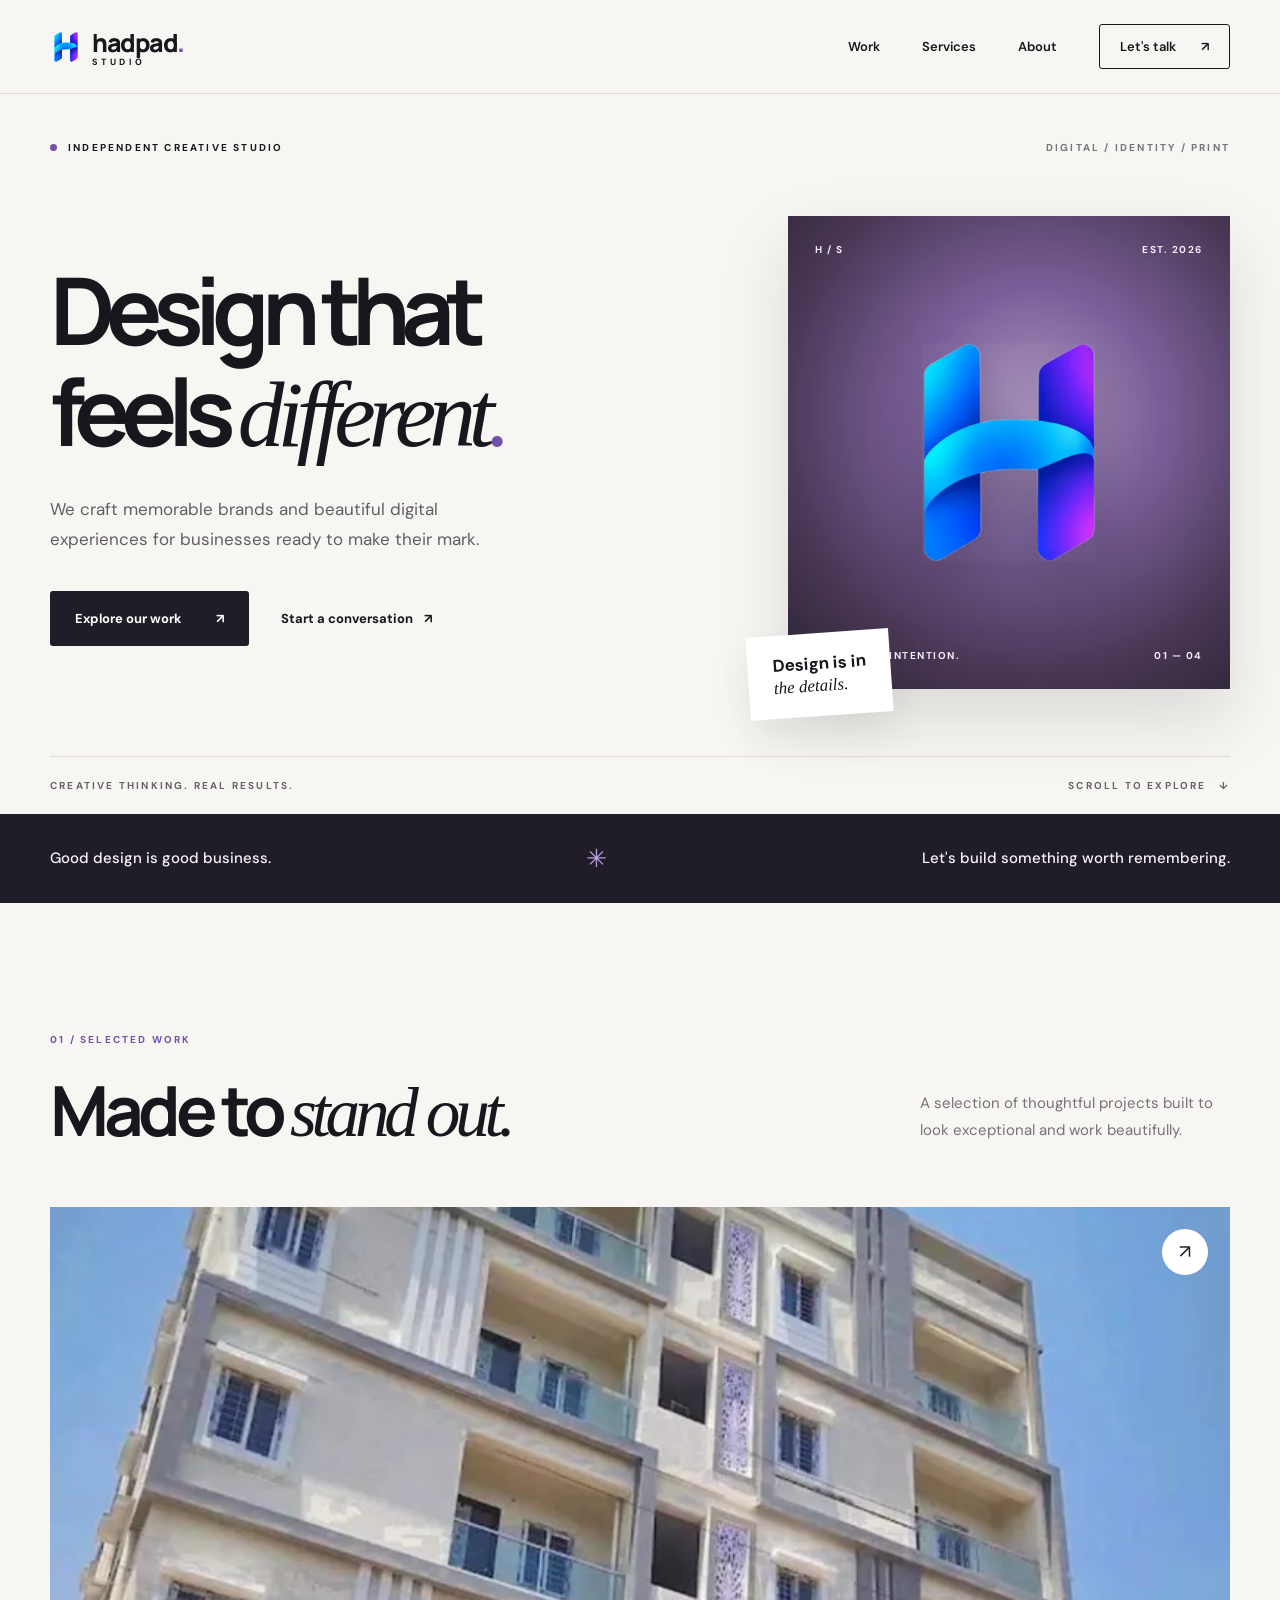
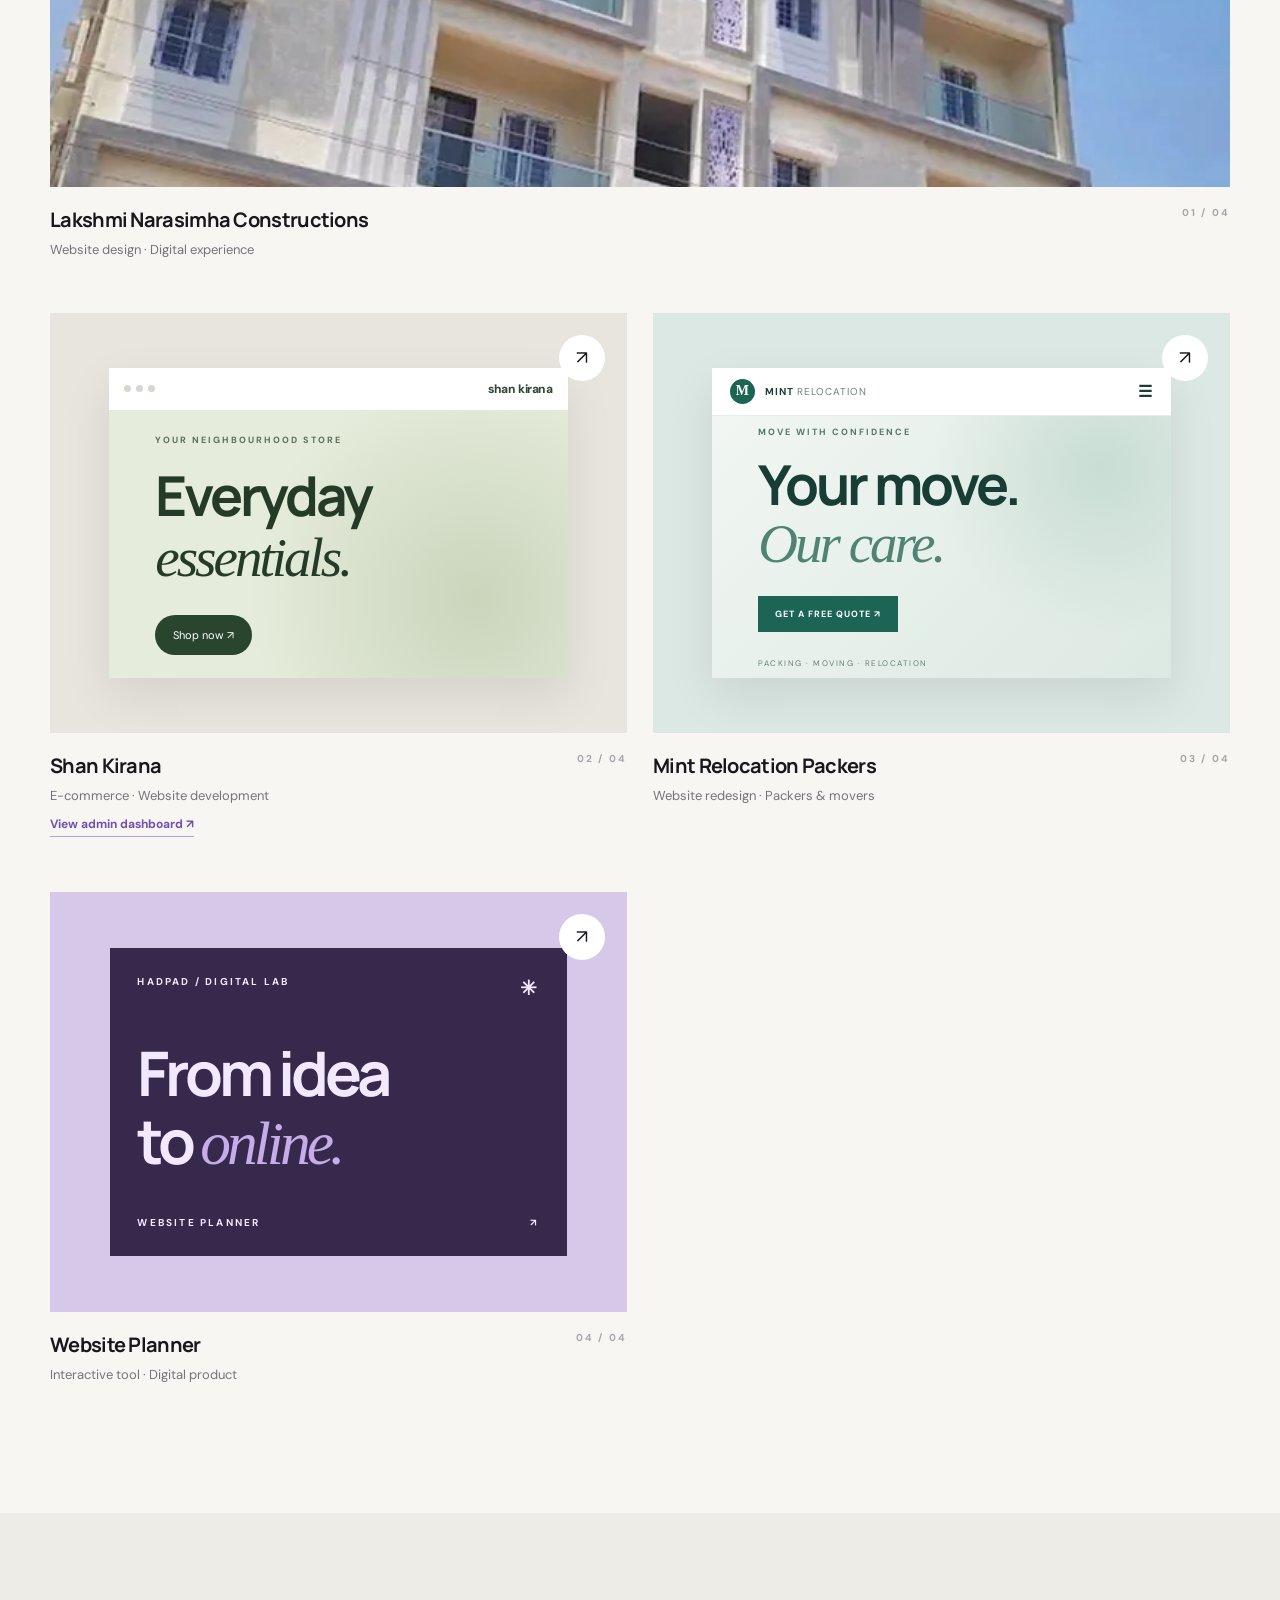
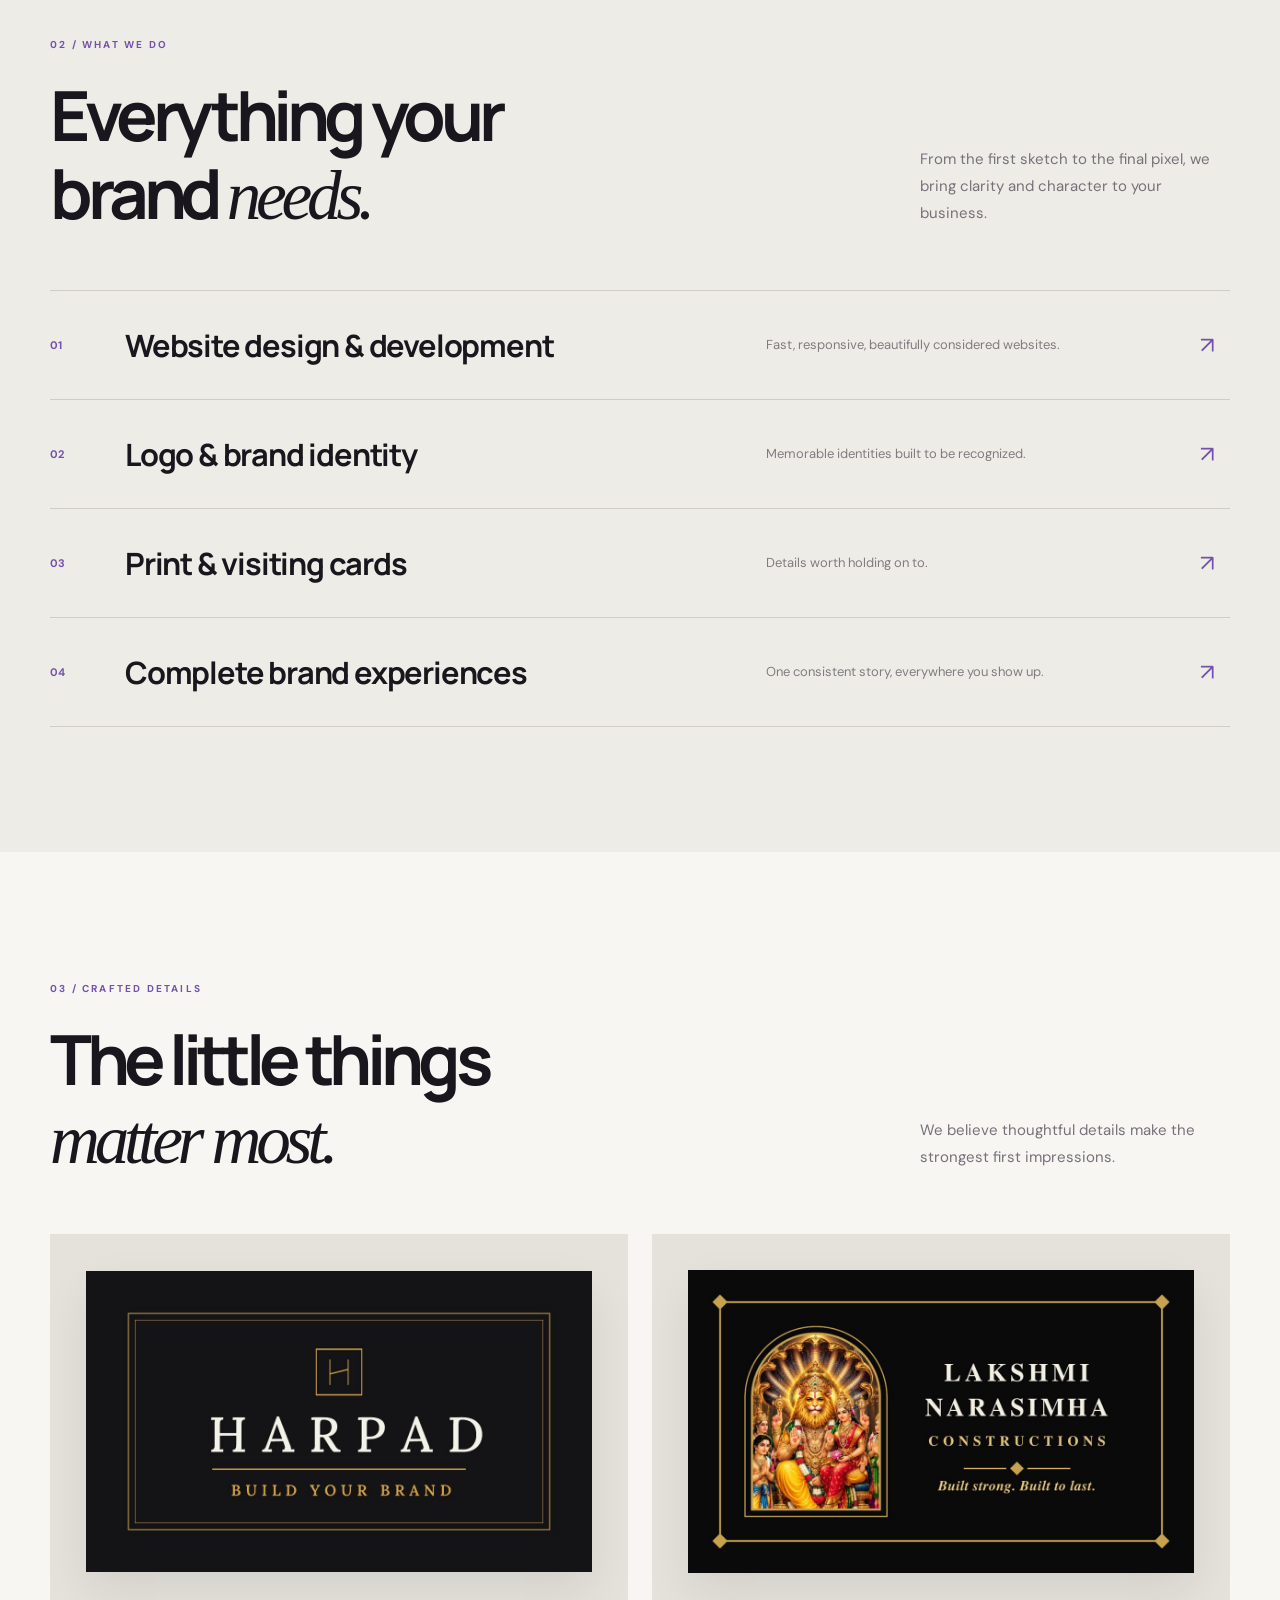
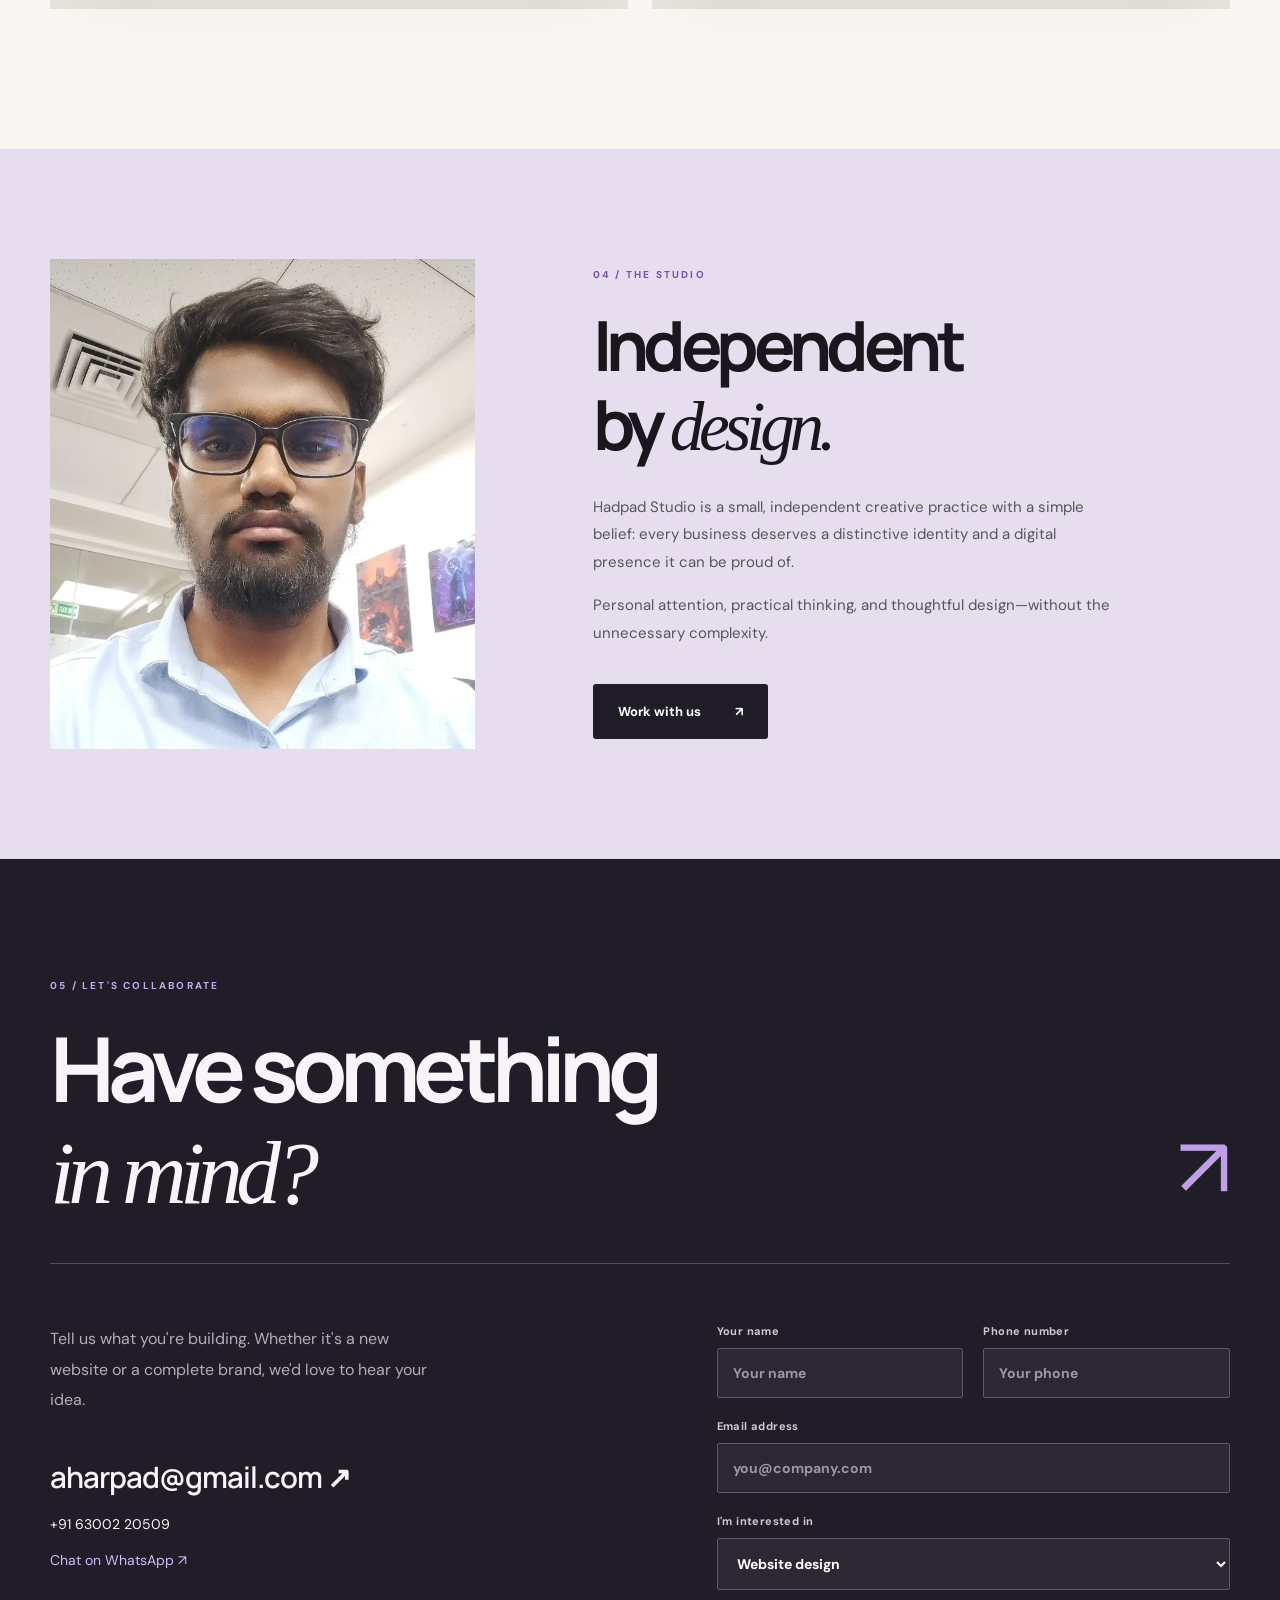
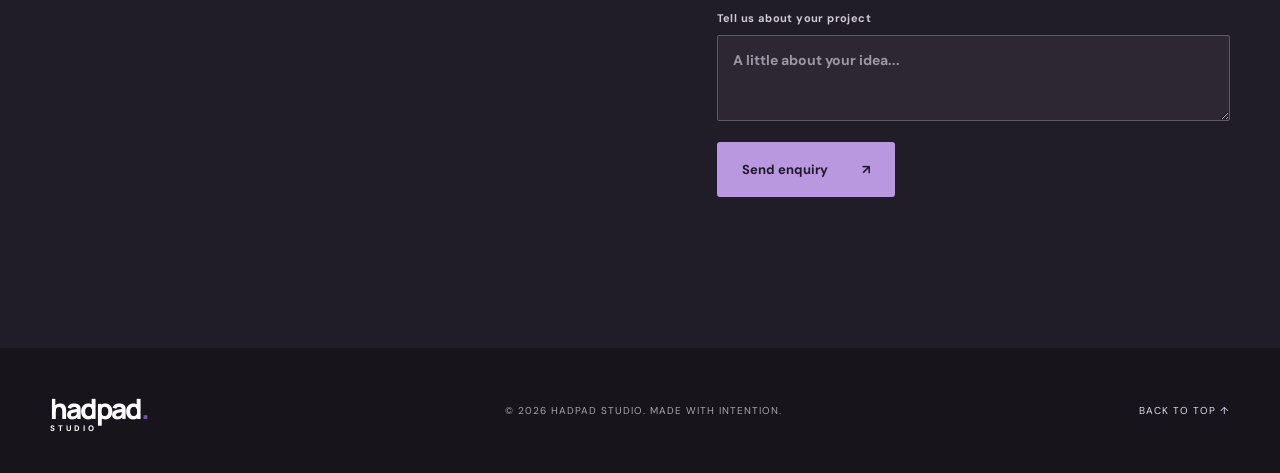
==== hadpad-studio-website/index.html @ 5e7c7393 "update" ====
<!doctype html>
<html lang="en"><head><meta charset="utf-8"><meta name="viewport" content="width=device-width,initial-scale=1"><meta name="theme-color" content="#f7f6f2"><meta name="description" content="Hadpad Studio is an independent design studio creating distinctive websites, identities, and brand experiences."><title>Hadpad Studio — Thoughtful design, made to matter.</title><link rel="icon" href="images/favicon-32x32.png"><link rel="preconnect" href="https://fonts.googleapis.com"><link rel="preconnect" href="https://fonts.gstatic.com" crossorigin><link href="https://fonts.googleapis.com/css2?family=DM+Sans:wght@400;500;600;700&family=Manrope:wght@400;500;600;700;800&display=swap" rel="stylesheet"><link rel="stylesheet" href="style.css"></head>
<body><header class="header" id="top"><div class="container header-inner"><a class="wordmark" href="#top"><img src="images/logo-nav.webp" alt=""/><span>hadpad<span class="purple">.</span><small>STUDIO</small></span></a><nav id="nav" aria-label="Main navigation"><a href="#work">Work</a><a href="#services">Services</a><a href="#about">About</a><a class="nav-contact" href="#contact">Let's talk <span>↗</span></a></nav><button id="menu" class="menu" aria-label="Open navigation" aria-expanded="false">☰</button></div></header>
<main><section class="hero container"><div class="hero-kicker"><span class="status-dot"></span> INDEPENDENT CREATIVE STUDIO <span class="hero-kicker-end">DIGITAL / IDENTITY / PRINT</span></div><div class="hero-body"><div class="hero-copy"><h1>Design that<br>feels <span class="serif">different<span class="purple">.</span></span></h1><p>We craft memorable brands and beautiful digital experiences for businesses ready to make their mark.</p><div class="hero-buttons"><a class="btn btn-dark" href="#work">Explore our work <span>↗</span></a><a class="quiet-link" href="#contact">Start a conversation <span>↗</span></a></div></div><div class="hero-visual"><div class="visual-plate"><div class="visual-top"><span>H / S</span><span>EST. 2026</span></div><div class="visual-center"><img src="images/logo-hero.webp" alt="Hadpad Studio visual identity" onerror="this.src='images/logo.png'"></div><div class="visual-bottom"><span>MADE WITH INTENTION.</span><span>01 — 04</span></div></div><div class="floating-label">Design is in<br><em>the details.</em></div></div></div><div class="hero-footer"><span>CREATIVE THINKING. REAL RESULTS.</span><a href="#work">SCROLL TO EXPLORE <span>↓</span></a></div></section>
<section class="intro-strip"><div class="container strip-inner"><span>Good design is good business.</span><span class="star">✳</span><span>Let's build something worth remembering.</span></div></section>
<section class="section work container" id="work"><div class="section-header"><div><div class="eyebrow">01 / SELECTED WORK</div><h2>Made to <span class="serif">stand out.</span></h2></div><p>A selection of thoughtful projects built to look exceptional and work beautifully.</p></div><div class="projects"><article class="project project-wide"><a class="project-art art-lnc" href="https://lakshmi-narasimha-constructions.aharpad.workers.dev/" target="_blank" rel="noopener noreferrer"><img src="images/project-lnc.webp" alt="Lakshmi Narasimha Constructions website"><span class="circle-arrow">↗</span></a><div class="project-caption"><div><h3>Lakshmi Narasimha Constructions</h3><p>Website design · Digital experience</p></div><span class="project-index">01 / 04</span></div></article><article class="project"><a class="project-art art-kirana" href="https://9713177f.shan-kirana.pages.dev" target="_blank" rel="noopener noreferrer"><div class="kirana-preview"><div class="preview-top"><i></i><i></i><i></i><span>shan kirana</span></div><div class="kirana-body"><span class="kirana-small">YOUR NEIGHBOURHOOD STORE</span><strong>Everyday<br><em>essentials.</em></strong><span class="kirana-pill">Shop now ↗</span></div></div><span class="circle-arrow">↗</span></a><div class="project-caption"><div><h3>Shan Kirana</h3><p>E-commerce · Website development</p><a class="admin-link" href="https://9713177f.shan-kirana.pages.dev/admin" target="_blank" rel="noopener noreferrer">View admin dashboard ↗</a></div><span class="project-index">02 / 04</span></div></article><article class="project"><a class="project-art art-mint" href="https://mint-relocation-packers.aharpad.workers.dev" target="_blank" rel="noopener noreferrer"><div class="mint-preview"><div class="mint-top"><span class="mint-mark">M</span><span>MINT <b>RELOCATION</b></span><span class="mint-menu">☰</span></div><div class="mint-body"><span class="mint-kicker">MOVE WITH CONFIDENCE</span><strong>Your move.<br><em>Our care.</em></strong><span class="mint-cta">GET A FREE QUOTE ↗</span><div class="mint-foot">PACKING · MOVING · RELOCATION</div></div></div><span class="circle-arrow">↗</span></a><div class="project-caption"><div><h3>Mint Relocation Packers</h3><p>Website redesign · Packers &amp; movers</p></div><span class="project-index">03 / 04</span></div></article><article class="project"><a class="project-art art-planner" href="https://web-builder.aharpad.workers.dev/" target="_blank" rel="noopener noreferrer"><div class="planner-preview"><div class="planner-top">HADPAD / DIGITAL LAB <span>✳</span></div><strong>From idea<br>to <em>online.</em></strong><div class="planner-bottom"><span>WEBSITE PLANNER</span><span>↗</span></div></div><span class="circle-arrow">↗</span></a><div class="project-caption"><div><h3>Website Planner</h3><p>Interactive tool · Digital product</p></div><span class="project-index">04 / 04</span></div></article></div></section>
<section class="services" id="services"><div class="container"><div class="section-header"><div><div class="eyebrow">02 / WHAT WE DO</div><h2>Everything your<br>brand <span class="serif">needs.</span></h2></div><p>From the first sketch to the final pixel, we bring clarity and character to your business.</p></div><div class="service-list"><div class="service"><span>01</span><h3>Website design & development</h3><p>Fast, responsive, beautifully considered websites.</p><span class="service-arrow">↗</span></div><div class="service"><span>02</span><h3>Logo & brand identity</h3><p>Memorable identities built to be recognized.</p><span class="service-arrow">↗</span></div><div class="service"><span>03</span><h3>Print & visiting cards</h3><p>Details worth holding on to.</p><span class="service-arrow">↗</span></div><div class="service"><span>04</span><h3>Complete brand experiences</h3><p>One consistent story, everywhere you show up.</p><span class="service-arrow">↗</span></div></div></div></section>
<section class="section details container"><div class="section-header"><div><div class="eyebrow">03 / CRAFTED DETAILS</div><h2>The little things<br><span class="serif">matter most.</span></h2></div><p>We believe thoughtful details make the strongest first impressions.</p></div><div class="detail-grid"><div class="detail-card"><img src="images/card-harpad-front.jpg" alt="Hadpad Studio visiting card front" loading="lazy"></div><div class="detail-card"><img src="images/card-lnc-front.jpg" alt="Lakshmi Narasimha Constructions visiting card" loading="lazy"></div></div></section>
<section class="about" id="about"><div class="container about-grid"><div class="about-photo"><img src="images/founder.webp" alt="Hadpad Studio founder" loading="lazy"></div><div class="about-copy"><div class="eyebrow">04 / THE STUDIO</div><h2>Independent<br>by <span class="serif">design.</span></h2><p>Hadpad Studio is a small, independent creative practice with a simple belief: every business deserves a distinctive identity and a digital presence it can be proud of.</p><p>Personal attention, practical thinking, and thoughtful design—without the unnecessary complexity.</p><a class="btn btn-dark" href="#contact">Work with us <span>↗</span></a></div></div></section>
<section class="contact" id="contact"><div class="container"><div class="eyebrow">05 / LET'S COLLABORATE</div><div class="contact-heading"><h2>Have something<br><span class="serif">in mind?</span></h2><span class="contact-symbol">↗</span></div><div class="contact-layout"><div class="contact-left"><p>Tell us what you're building. Whether it's a new website or a complete brand, we'd love to hear your idea.</p><a class="email" href="mailto:aharpad@gmail.com">aharpad@gmail.com ↗</a><a href="tel:+916300220509">+91 63002 20509</a><a class="whatsapp" href="https://wa.me/916300220509?text=Hi%20Amar%2C%20I%20have%20a%20project%20in%20mind." target="_blank" rel="noopener noreferrer">Chat on WhatsApp ↗</a></div><form id="f" class="contact-form" novalidate><input name="_honey" class="hp" type="text" tabindex="-1" autocomplete="off" aria-hidden="true"><div class="form-row"><label>Your name<input name="name" required placeholder="Your name" autocomplete="name"></label><label>Phone number<input name="phone" type="tel" required placeholder="Your phone" autocomplete="tel"></label></div><label>Email address<input name="email" type="email" placeholder="you@company.com" autocomplete="email"></label><label>I'm interested in<select name="service"><option>Website design</option><option>Logo design</option><option>Visiting cards</option><option>Full brand package</option><option>Something else</option></select></label><label>Tell us about your project<textarea name="message" rows="3" placeholder="A little about your idea..."></textarea></label><button class="btn btn-purple" type="submit">Send enquiry <span>↗</span></button><p id="msg" role="status" aria-live="polite"></p></form></div></div></section></main>
<footer><div class="container footer-inner"><a class="footer-logo" href="#top">hadpad<span>.</span><small>STUDIO</small></a><span>© 2026 HADPAD STUDIO. MADE WITH INTENTION.</span><a href="#top">BACK TO TOP ↑</a></div></footer><script src="script.js"></script></body></html>
---- hadpad-studio-website/style.css ----
:root{--bg:#f7f6f2;--ink:#19171d;--muted:#77737b;--purple:#7351ac;--line:#dfdcd9;--dark:#211d28;--white:#fff}*{box-sizing:border-box}html{scroll-behavior:smooth}body{margin:0;background:var(--bg);color:var(--ink);font-family:'DM Sans',sans-serif;-webkit-font-smoothing:antialiased}a{color:inherit;text-decoration:none}button,input,textarea,select{font:inherit}button{cursor:pointer}img{max-width:100%;display:block}.container{width:min(1360px,calc(100% - 100px));margin:auto}.header{height:94px;border-bottom:1px solid var(--line);background:rgba(247,246,242,.96);position:sticky;top:0;z-index:20;backdrop-filter:blur(16px)}.header-inner{height:100%;display:flex;align-items:center;justify-content:space-between}.wordmark{display:flex;align-items:center;gap:10px;font-family:Manrope,sans-serif;font-weight:800;font-size:25px;letter-spacing:-1.5px}.wordmark img{width:32px;height:32px;object-fit:contain}.wordmark small,.footer-logo small{display:block;font:700 9px 'DM Sans',sans-serif;letter-spacing:3.4px;margin-top:-4px}.purple,.footer-logo>span{color:var(--purple)}nav{display:flex;align-items:center;gap:42px;font-size:13px;font-weight:600}nav>a:hover,.quiet-link:hover,.admin-link:hover{color:var(--purple)}.nav-contact{padding:13px 20px;border:1px solid var(--ink);border-radius:3px;display:flex;gap:25px}.nav-contact:hover{background:var(--ink);color:white}.menu{display:none;background:none;border:0;font-size:27px}.hero{padding-top:47px}.hero-kicker,.eyebrow,.hero-footer,.visual-top,.visual-bottom,.project-index,.planner-top,.planner-bottom{font-size:10px;letter-spacing:2.2px;font-weight:700}.hero-kicker{display:flex;align-items:center;gap:11px}.status-dot{width:7px;height:7px;border-radius:50%;background:var(--purple)}.hero-kicker-end{margin-left:auto;color:var(--muted)}.hero-body{display:grid;grid-template-columns:1.22fr .78fr;gap:4%;align-items:center;padding:62px 0 67px}.hero-copy h1{font-family:Manrope,sans-serif;font-size:clamp(64px,7.3vw,119px);letter-spacing:-.095em;line-height:1.08;margin:0 0 28px;font-weight:700}.serif{font-family:Georgia,'Times New Roman',serif;font-style:italic;font-weight:400;letter-spacing:-.075em}.hero-copy p{max-width:460px;font-size:17px;line-height:1.8;color:#625e65;margin:0 0 36px}.hero-buttons{display:flex;align-items:center;gap:32px;flex-wrap:wrap}.btn{display:inline-flex;justify-content:space-between;align-items:center;gap:34px;padding:19px 25px;font-size:13px;font-weight:700;border:0;border-radius:3px;transition:transform .2s,background .2s}.btn:hover{transform:translateY(-3px)}.btn-dark{background:var(--dark);color:white}.btn-dark:hover{background:#40304d}.quiet-link{font-size:13px;font-weight:700}.quiet-link span{margin-left:8px}.hero-visual{position:relative;max-width:510px;width:100%;justify-self:end}.visual-plate{aspect-ratio:1/1.07;background:radial-gradient(circle at 56% 42%,#b29ac7 0%,#795f98 34%,#493755 70%,#292331 100%);padding:27px;color:#f5eefb;display:flex;flex-direction:column;justify-content:space-between;box-shadow:0 30px 65px rgba(33,29,40,.13)}.visual-top,.visual-bottom{display:flex;justify-content:space-between;letter-spacing:1.5px}.visual-center{display:grid;place-items:center;flex:1}.visual-center img{max-height:235px;max-width:75%;object-fit:contain;filter:drop-shadow(0 22px 32px rgba(0,0,0,.22))}.floating-label{position:absolute;bottom:-27px;left:-40px;background:#fff;padding:19px 25px;box-shadow:0 18px 40px #24202816;font-size:17px;font-weight:700;line-height:1.3;transform:rotate(-4deg)}.floating-label em{font-family:Georgia,serif;font-weight:400}.hero-footer{border-top:1px solid var(--line);padding:22px 0;display:flex;justify-content:space-between;color:#66616a}.hero-footer a span{margin-left:8px}.intro-strip{background:var(--dark);color:#f8f4fa}.strip-inner{display:flex;align-items:center;justify-content:space-between;padding:28px 0;font-size:15px;font-weight:500}.star{font-size:25px;color:#bca1df}.section{padding:130px 0}.section-header{display:flex;justify-content:space-between;align-items:end;gap:50px;margin-bottom:55px}.eyebrow{color:var(--purple);margin-bottom:25px}.section-header h2,.about h2,.contact h2{font:700 clamp(46px,5.4vw,78px)/1.13 Manrope,sans-serif;letter-spacing:-.078em;margin:0}.section-header p{max-width:310px;color:#77717a;font-size:15px;line-height:1.8;margin:0 0 8px}.projects{display:grid;grid-template-columns:1fr 1fr;gap:55px 26px}.project-wide{grid-column:1/-1}.project-art{position:relative;overflow:hidden;display:block;height:420px}.project-wide .project-art{height:580px}.project-art>img{width:100%;height:100%;object-fit:cover;transition:transform .6s}.project-art:hover>img{transform:scale(1.035)}.art-lnc{background:#d4d0ca}.circle-arrow{position:absolute;right:22px;top:22px;width:46px;height:46px;background:#fff;display:grid;place-items:center;border-radius:50%;font-size:19px;transition:transform .2s}.project-art:hover .circle-arrow{transform:rotate(45deg)}.project-caption{display:flex;justify-content:space-between;gap:20px;padding-top:19px}.project-caption h3{font:700 20px Manrope,sans-serif;letter-spacing:-.7px;margin:0 0 8px}.project-caption p{margin:0;color:var(--muted);font-size:13px}.project-index{color:#aaa5ab;white-space:nowrap}.admin-link{display:inline-block;margin-top:12px;color:var(--purple);font-size:12px;font-weight:700;border-bottom:1px solid #b5a4cc;padding-bottom:4px}.art-kirana{background:#e8e5de;display:grid;place-items:center;padding:34px}.kirana-preview{width:90%;height:88%;background:#f9f8f3;box-shadow:0 18px 45px #00000016;overflow:hidden}.preview-top{height:43px;background:white;border-bottom:1px solid #e9e6e0;display:flex;align-items:center;gap:5px;padding:0 15px}.preview-top i{height:7px;width:7px;border-radius:50%;background:#d9d6cf}.preview-top span{margin-left:auto;font-size:12px;font-weight:800;letter-spacing:-.4px;color:#304734}.kirana-body{height:calc(100% - 43px);background:radial-gradient(circle at 80% 70%,#cad5bc,transparent 55%),#e5ecdb;display:flex;flex-direction:column;justify-content:center;padding:10%}.kirana-small{font-size:9px;letter-spacing:2px;font-weight:700;color:#5b7058}.kirana-body strong{font:700 clamp(34px,4.3vw,66px)/1.1 Manrope,sans-serif;letter-spacing:-3px;margin:19px 0 26px;color:#243b28}.kirana-body em{font-family:Georgia,serif;font-weight:400}.kirana-pill{align-self:start;background:#29452e;color:white;font-size:11px;padding:13px 18px;border-radius:30px}.art-planner{background:#d6c8e9;display:grid;place-items:center;padding:35px}.planner-preview{width:90%;height:88%;padding:27px;background:#36294b;color:#f3e9ff;display:flex;flex-direction:column;justify-content:space-between}.planner-top,.planner-bottom{display:flex;justify-content:space-between}.planner-top span{font-size:20px}.planner-preview strong{font:700 clamp(39px,4.8vw,76px)/1.1 Manrope,sans-serif;letter-spacing:-4px}.planner-preview em{font-family:Georgia,serif;font-weight:400;color:#c6ace9}.services{background:#eeece7;padding:125px 0}.service-list{border-top:1px solid #d0ccc8}.service{display:grid;grid-template-columns:55px 1.2fr .8fr 30px;align-items:center;gap:20px;border-bottom:1px solid #d0ccc8;padding:33px 0}.service>span:first-child{font-size:11px;color:var(--purple);font-weight:700}.service h3{font:700 clamp(21px,2.4vw,31px) Manrope,sans-serif;letter-spacing:-1.2px;margin:0}.service p{color:#817c81;font-size:13px;line-height:1.7;margin:0}.service-arrow{font-size:23px;color:var(--purple)}.details{padding-bottom:140px}.detail-grid{display:grid;grid-template-columns:1fr 1fr;gap:24px}.detail-card{background:#e5e2dc;min-height:310px;display:grid;place-items:center;padding:36px}.detail-card img{width:100%;max-height:330px;object-fit:contain;box-shadow:0 20px 45px #00000014}.about{background:#e6deee;padding:110px 0}.about-grid{display:grid;grid-template-columns:.8fr 1.2fr;gap:10%;align-items:center}.about-photo{background:#c8bad7;min-height:490px;overflow:hidden}.about-photo img{width:100%;height:490px;object-fit:cover}.about-copy h2{margin-bottom:28px}.about-copy p{color:#595260;font-size:15px;line-height:1.85;max-width:530px}.about-copy .btn{margin-top:22px}.contact{background:var(--dark);color:#f8f5fa;padding:120px 0 130px}.contact .eyebrow{color:#c6ace9}.contact-heading{display:flex;align-items:end;justify-content:space-between;border-bottom:1px solid #534d5a;padding-bottom:40px}.contact-heading h2{font-size:clamp(55px,7vw,100px)}.contact-symbol{font-size:85px;color:#bfa0e5}.contact-layout{display:grid;grid-template-columns:1fr 1fr;gap:13%;padding-top:60px}.contact-left{display:flex;flex-direction:column;align-items:start;gap:18px}.contact-left p{font-size:16px;color:#b4adb9;line-height:1.9;max-width:380px;margin:0 0 23px}.contact-left>a{font-size:14px}.contact-left .email{font:600 clamp(20px,2.3vw,31px) Manrope,sans-serif;letter-spacing:-1px}.whatsapp{color:#d5b9f7}.contact-form{display:flex;flex-direction:column;gap:21px}.form-row{display:grid;grid-template-columns:1fr 1fr;gap:20px}.contact-form label{display:flex;flex-direction:column;gap:10px;font-size:11px;font-weight:700;letter-spacing:.4px;color:#d0c9d3}.contact-form input,.contact-form select,.contact-form textarea{border:1px solid #605966;border-radius:2px;background:#2c2733;color:white;padding:15px;outline:0;width:100%;font-size:14px}.contact-form input:focus,.contact-form textarea:focus,.contact-form select:focus{border-color:#b89adf}.contact-form input::placeholder,.contact-form textarea::placeholder{color:#9e96a5}.btn-purple{background:#b998df;color:#201929;align-self:start}.btn-purple:hover{background:#cba9f2}.hp{position:absolute;left:-10000px;opacity:0}.contact-form #msg{font-size:13px;line-height:1.6;margin:0}.contact-form #msg.ok{color:#c3e3c6}.contact-form #msg.err{color:#ffd0cf}.contact-form #msg a{text-decoration:underline}footer{background:#17141c;color:#a9a3ae}.footer-inner{min-height:125px;display:flex;justify-content:space-between;align-items:center;gap:20px;font-size:10px;letter-spacing:1px}.footer-logo{font:800 28px Manrope,sans-serif;letter-spacing:-2px;color:#fff}.footer-logo small{font-size:8px;letter-spacing:3px}footer a:last-child{color:#e5d8f2}a:focus-visible,button:focus-visible{outline:3px solid #9e75ce;outline-offset:4px}@media(max-width:1000px){.container{width:min(100% - 54px,1360px)}.hero-body{grid-template-columns:1fr 0.85fr}.hero-copy h1{font-size:clamp(55px,7.5vw,83px)}.project-wide .project-art{height:460px}.project-art{height:340px}.service{grid-template-columns:40px 1fr 1fr 20px}.about-grid{gap:6%}}@media(max-width:700px){.container{width:calc(100% - 36px)}.header{height:72px}.menu{display:block}nav{display:none;position:absolute;top:72px;left:0;right:0;background:var(--bg);padding:20px;box-shadow:0 16px 25px #00000018;flex-direction:column;align-items:stretch;gap:20px}nav.open{display:flex}.hero{padding-top:27px}.hero-kicker{font-size:8px;letter-spacing:1.2px}.hero-kicker-end{display:none}.hero-body{display:flex;flex-direction:column;align-items:stretch;padding:43px 0 50px;gap:54px}.hero-copy h1{font-size:clamp(58px,11vw,88px)}.hero-copy p{font-size:15px}.hero-visual{max-width:100%}.visual-plate{aspect-ratio:1/.9}.visual-center img{max-height:200px}.floating-label{left:12px;bottom:-20px}.hero-footer{font-size:8px;letter-spacing:1px}.strip-inner{flex-wrap:wrap;justify-content:center;text-align:center;gap:12px;font-size:12px}.section{padding:85px 0}.section-header{display:block;margin-bottom:34px}.section-header h2,.about h2{font-size:clamp(43px,9vw,64px)}.section-header p{margin-top:18px}.projects{grid-template-columns:1fr;gap:35px}.project-wide{grid-column:auto}.project-wide .project-art,.project-art{height:330px}.project-caption h3{font-size:17px}.services{padding:80px 0}.service{grid-template-columns:25px 1fr 24px;gap:12px;padding:26px 0}.service p{grid-column:2;grid-row:2}.service-arrow{grid-column:3;grid-row:1}.detail-grid{grid-template-columns:1fr}.detail-card{min-height:240px}.about{padding:75px 0}.about-grid{grid-template-columns:1fr;gap:35px}.about-photo,.about-photo img{height:370px;min-height:0}.contact{padding:80px 0}.contact-heading h2{font-size:clamp(52px,10vw,76px)}.contact-symbol{font-size:55px}.contact-layout{grid-template-columns:1fr;gap:45px;padding-top:35px}.form-row{grid-template-columns:1fr}.footer-inner{flex-wrap:wrap;padding:30px 0;justify-content:space-between}.footer-inner>span{order:3;width:100%}}@media(prefers-reduced-motion:reduce){*,*:before,*:after{scroll-behavior:auto!important;transition:none!important}}

/* Mint Relocation Packers project preview */
.art-mint{background:#dce8e4;display:grid;place-items:center;padding:34px}
.mint-preview{width:90%;height:88%;background:#f8faf8;box-shadow:0 18px 45px #00000016;overflow:hidden;color:#173d35}
.mint-top{height:48px;display:flex;align-items:center;gap:10px;padding:0 18px;background:#fff;border-bottom:1px solid #e7eeea;font-size:10px;letter-spacing:1px;font-weight:700}
.mint-mark{width:25px;height:25px;display:grid;place-items:center;border-radius:50%;background:#1c6554;color:#fff;font:700 14px Georgia,serif}
.mint-top b{font-weight:400;color:#6c827b}
.mint-menu{margin-left:auto;font-size:16px}
.mint-body{height:calc(100% - 48px);padding:9% 10%;display:flex;flex-direction:column;justify-content:center;background:radial-gradient(circle at 85% 20%,#c8ddd4 0,transparent 38%),linear-gradient(135deg,#f1f6f2,#dce9e2)}
.mint-kicker{font-size:9px;letter-spacing:2px;font-weight:700;color:#52776b}
.mint-body strong{font:700 clamp(34px,4.3vw,65px)/1.04 Manrope,sans-serif;letter-spacing:-3px;margin:18px 0 23px;color:#173d35}
.mint-body strong em{font-family:Georgia,serif;font-weight:400;color:#4f8373}
.mint-cta{align-self:flex-start;padding:12px 17px;background:#1c6554;color:#fff;font-size:9px;letter-spacing:1px;font-weight:700}
.mint-foot{margin-top:26px;font-size:8px;letter-spacing:1.5px;color:#668078}
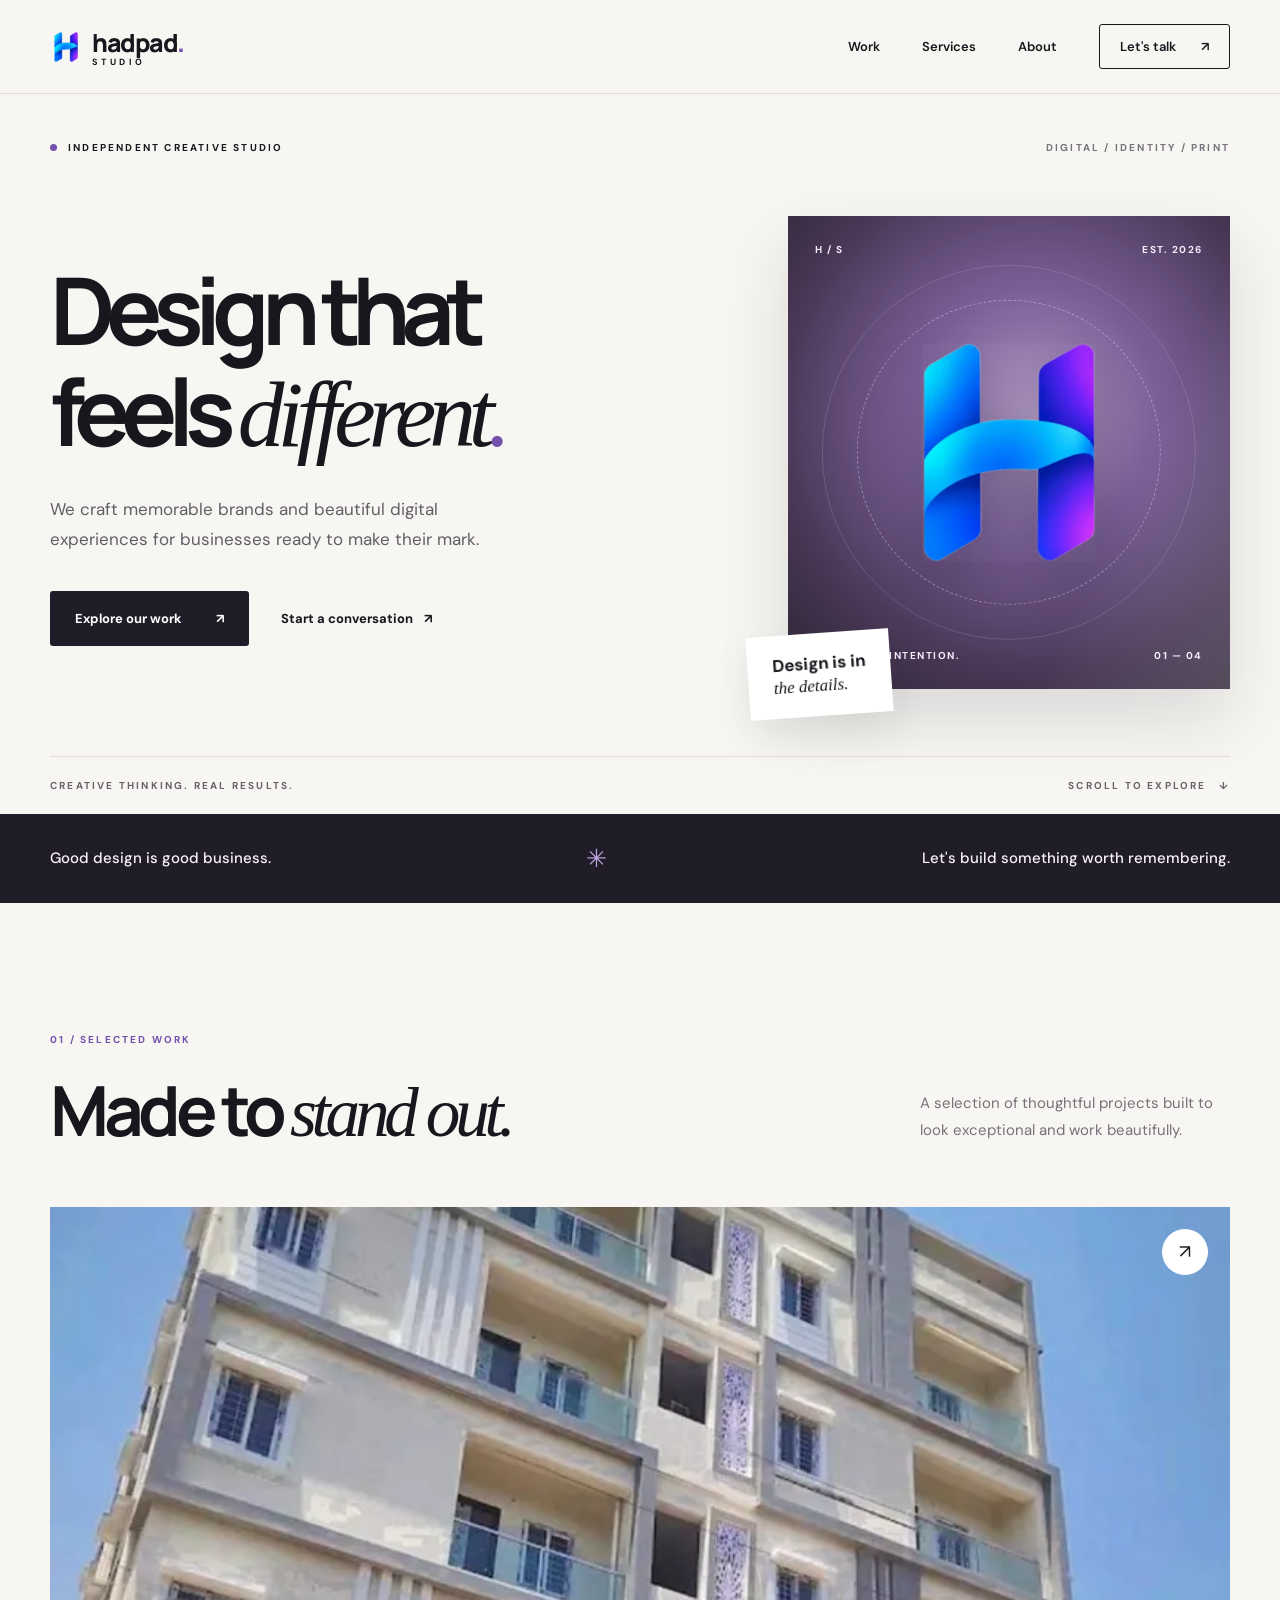
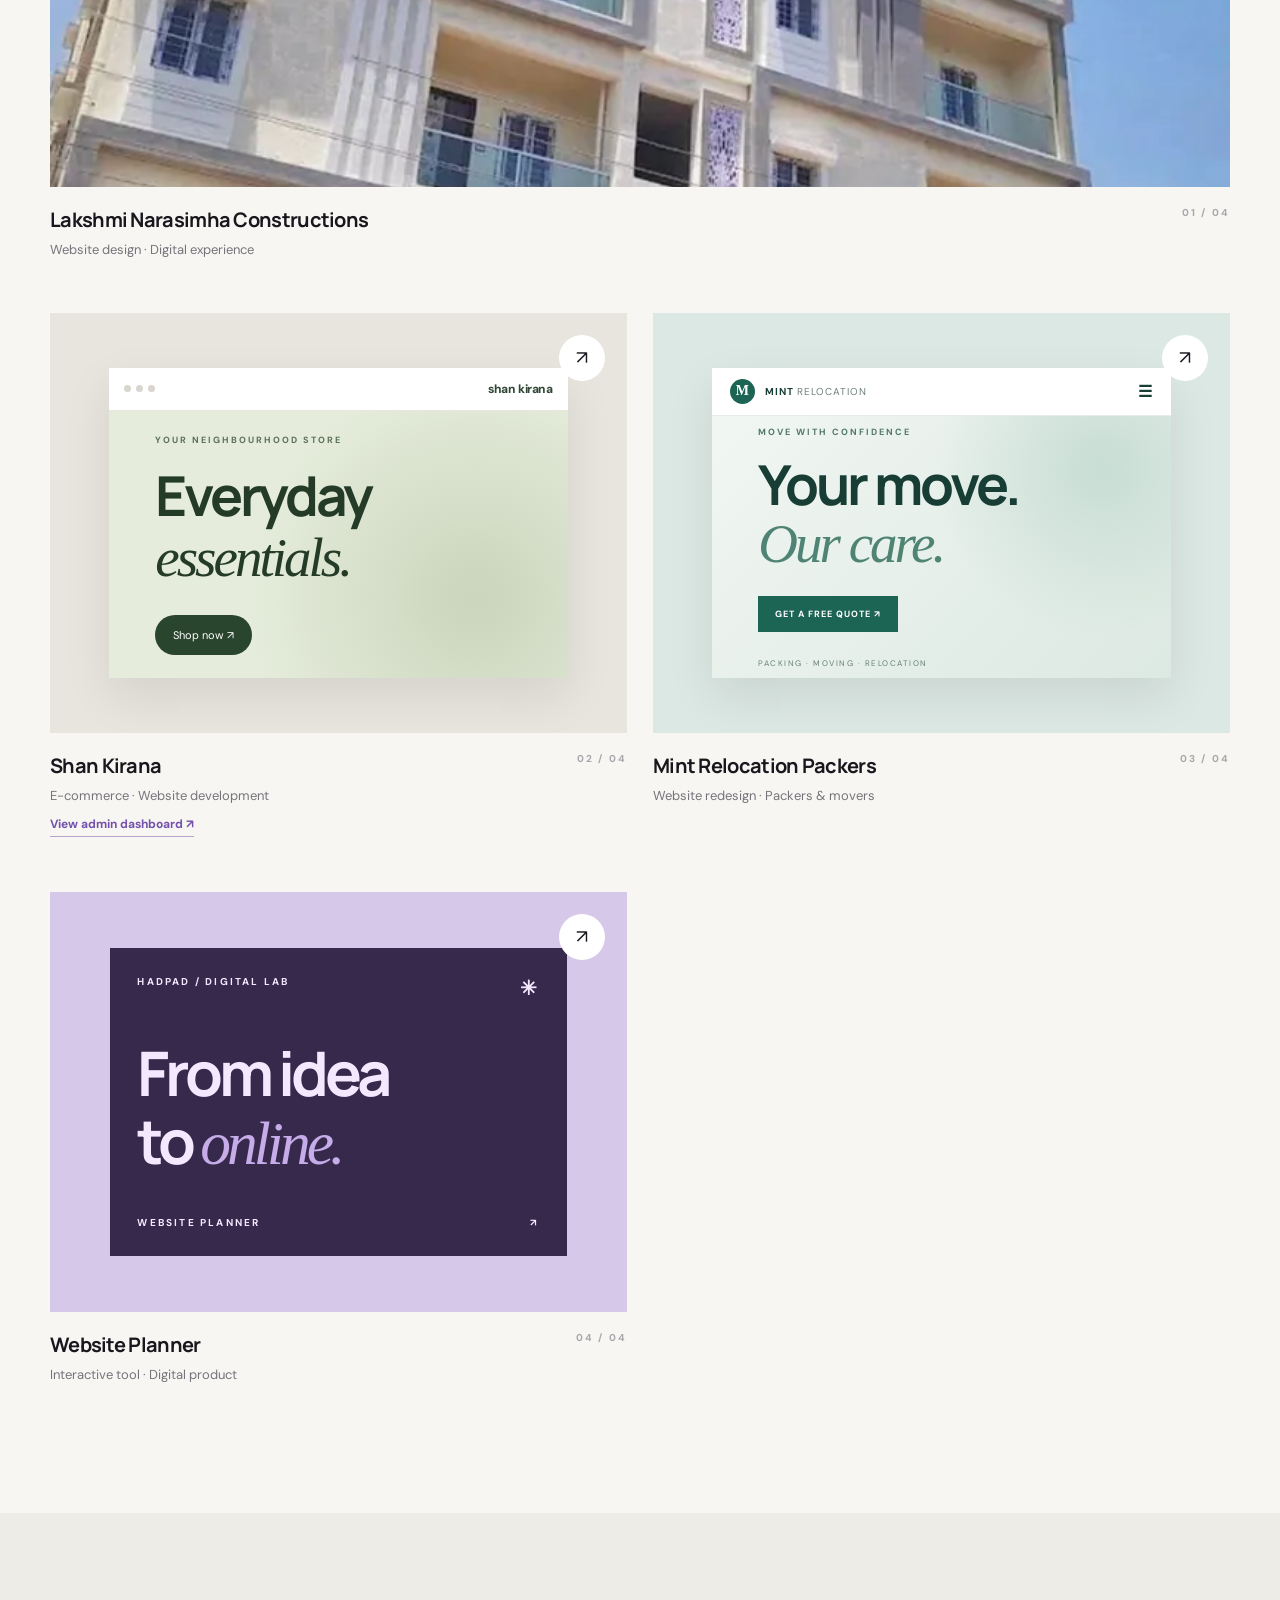
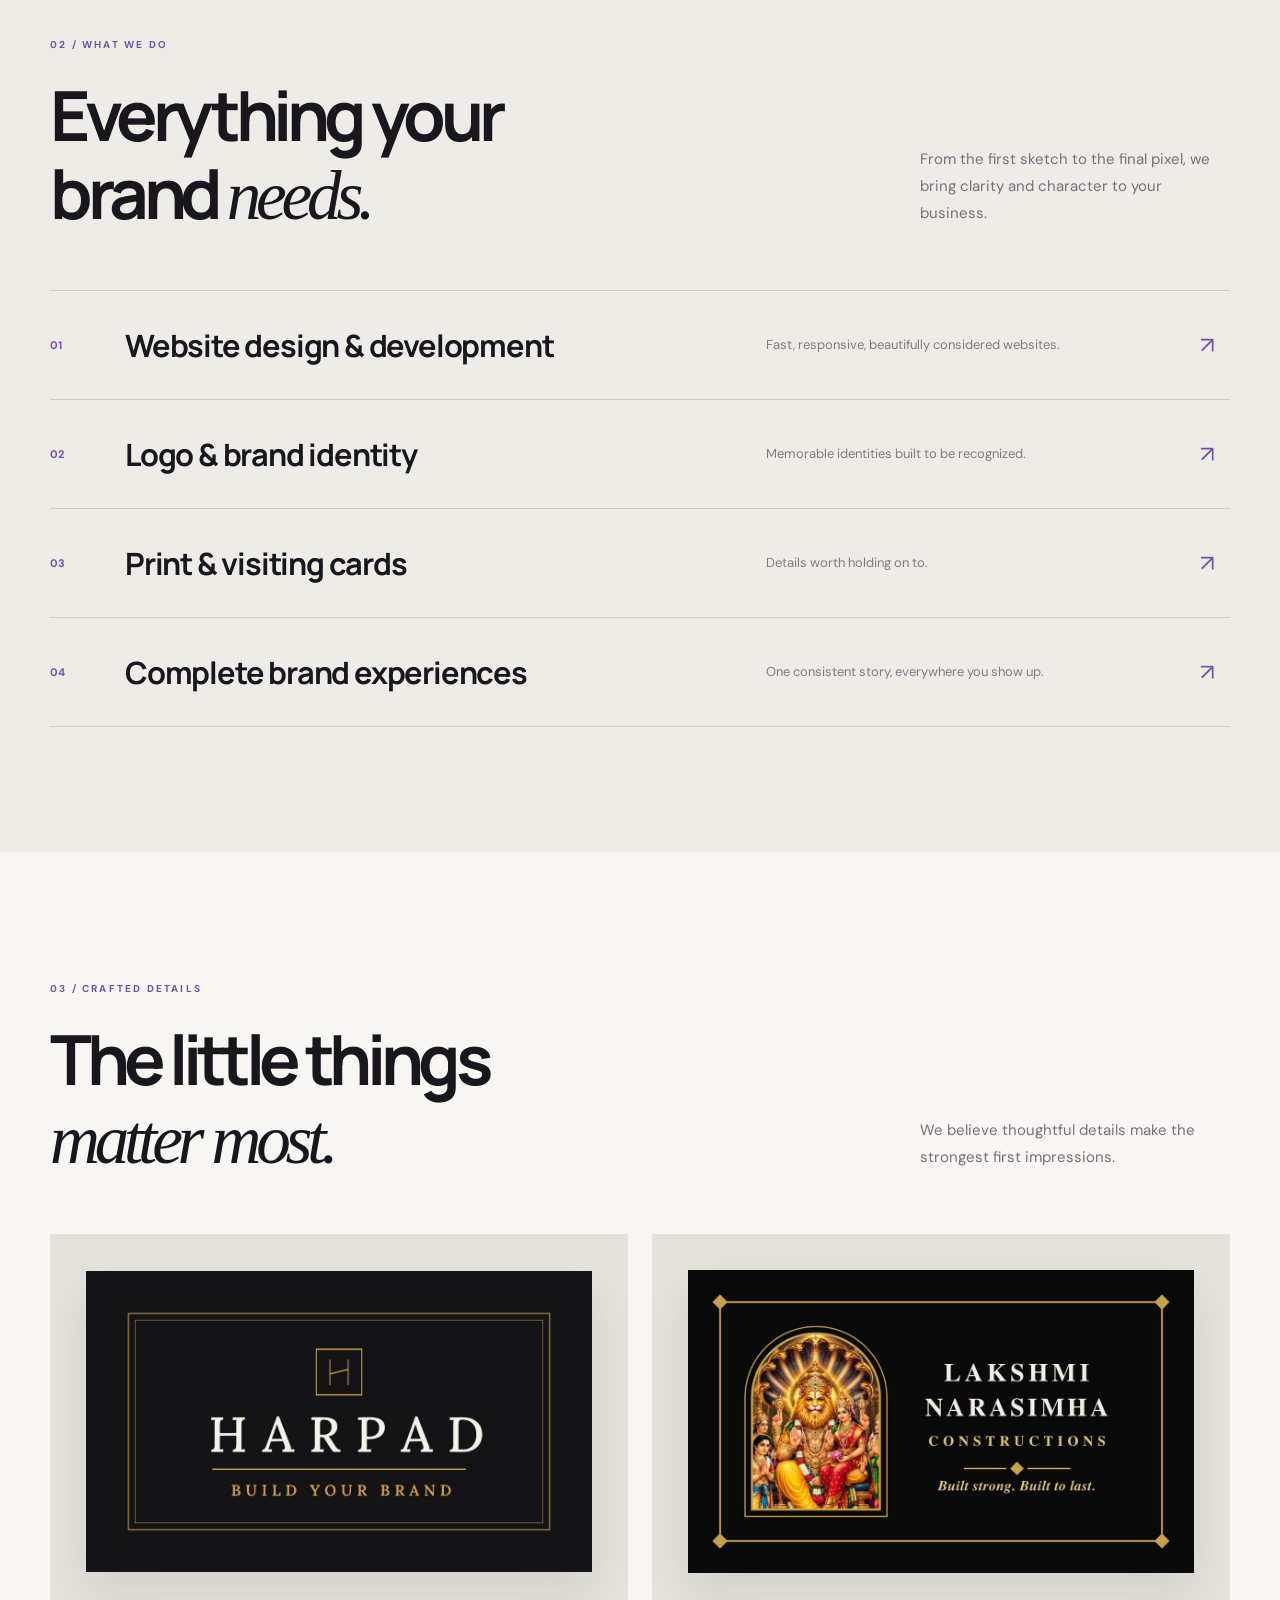
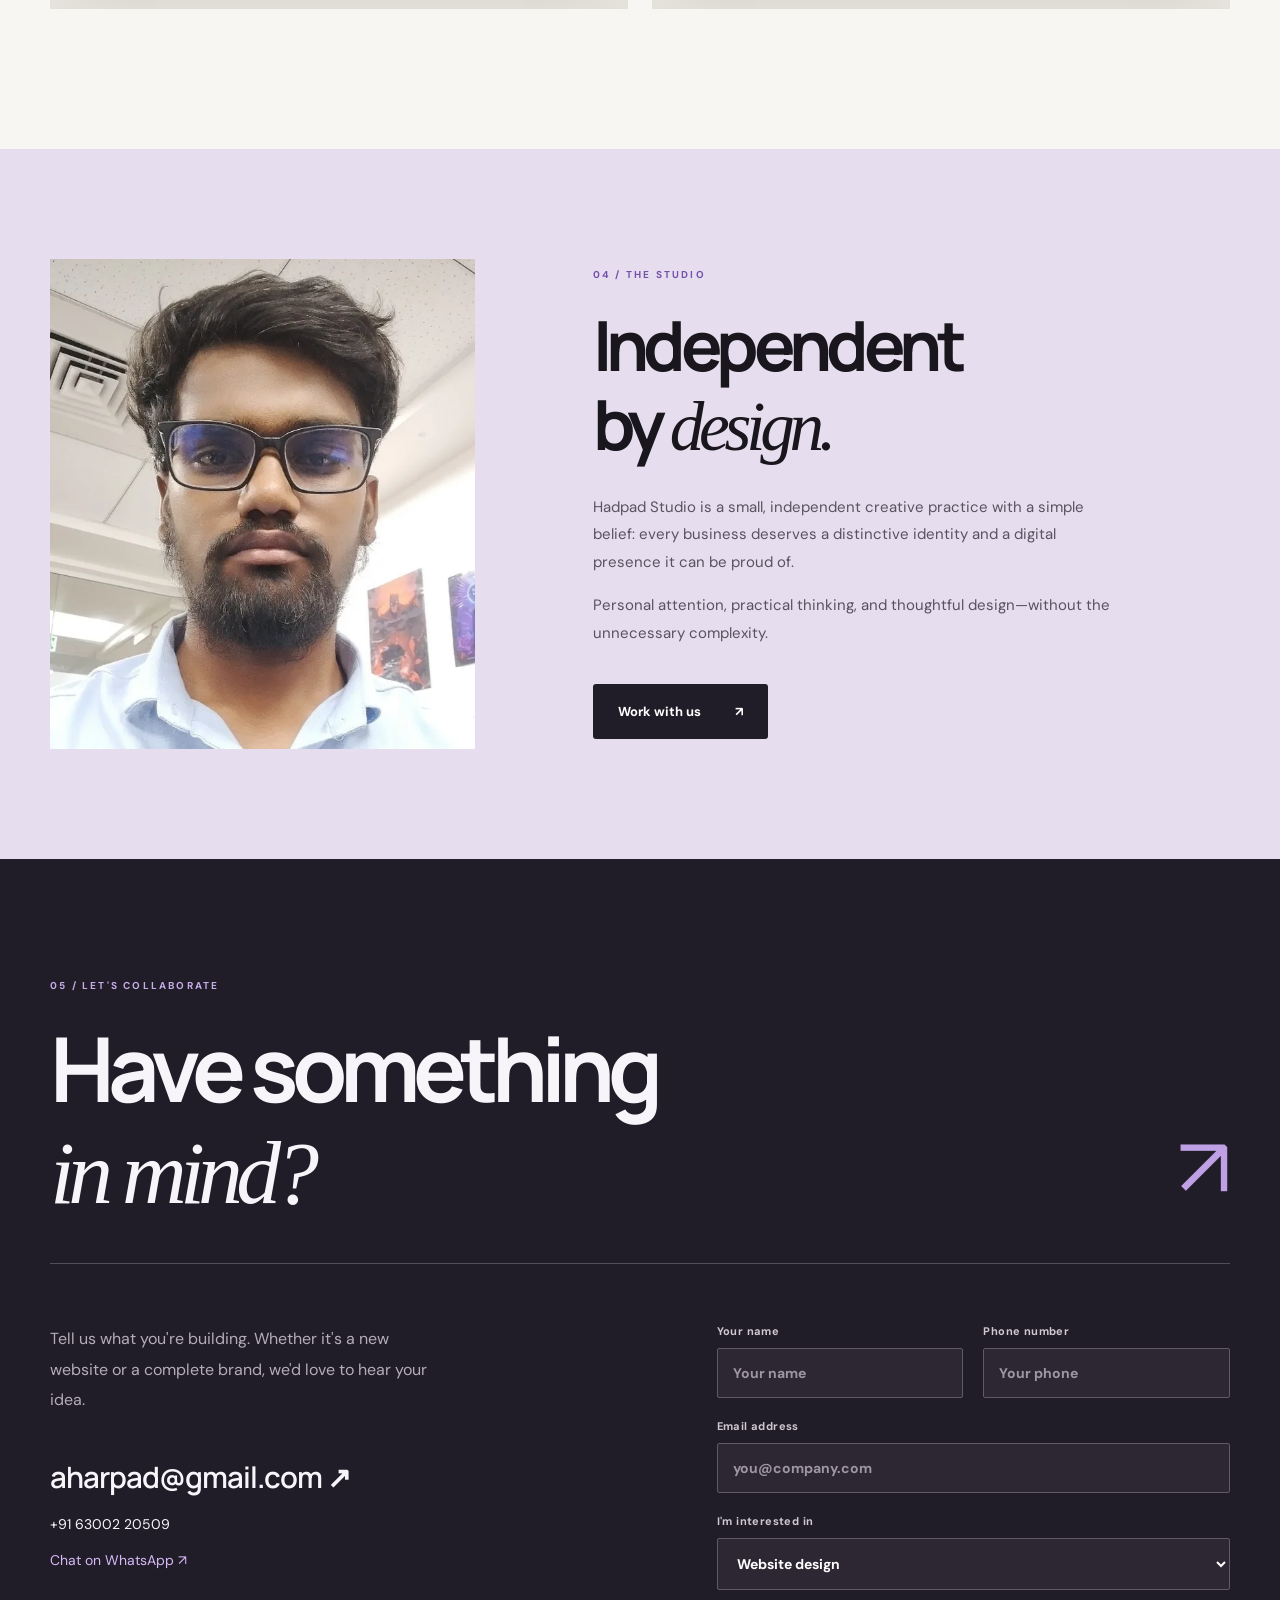
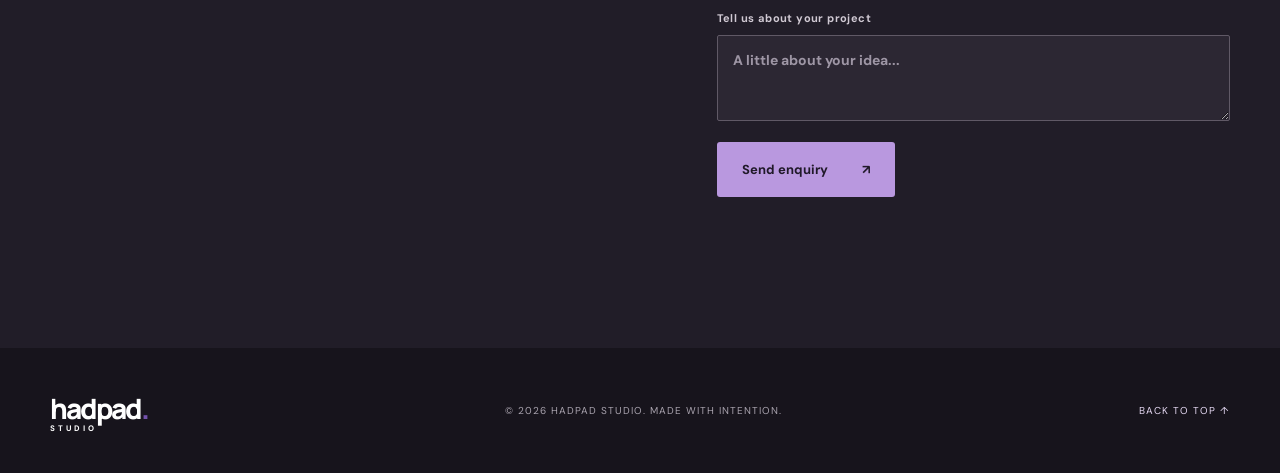
==== commit 6477c53f: "update" ====
--- a/hadpad-studio-website/index.html
+++ b/hadpad-studio-website/index.html
@@ -1,5 +1,5 @@
 <!doctype html>
-<html lang="en"><head><meta charset="utf-8"><meta name="viewport" content="width=device-width,initial-scale=1"><meta name="theme-color" content="#f7f6f2"><meta name="description" content="Hadpad Studio is an independent design studio creating distinctive websites, identities, and brand experiences."><title>Hadpad Studio — Thoughtful design, made to matter.</title><link rel="icon" href="images/favicon-32x32.png"><link rel="preconnect" href="https://fonts.googleapis.com"><link rel="preconnect" href="https://fonts.gstatic.com" crossorigin><link href="https://fonts.googleapis.com/css2?family=DM+Sans:wght@400;500;600;700&family=Manrope:wght@400;500;600;700;800&display=swap" rel="stylesheet"><link rel="stylesheet" href="style.css"></head>
+<html lang="en"><head><meta charset="utf-8"><meta name="viewport" content="width=device-width,initial-scale=1"><meta name="theme-color" content="#f7f6f2"><meta name="description" content="Hadpad Studio is an independent design studio creating distinctive websites, identities, and brand experiences."><title>Hadpad Studio — Thoughtful design, made to matter.</title><link rel="icon" href="images/favicon-32x32.png"><link rel="preconnect" href="https://fonts.googleapis.com"><link rel="preconnect" href="https://fonts.gstatic.com" crossorigin><link href="https://fonts.googleapis.com/css2?family=DM+Sans:wght@400;500;600;700&family=Manrope:wght@400;500;600;700;800&display=swap" rel="stylesheet"><link rel="stylesheet" href="style.css"><link rel="stylesheet" href="anim.css"><script>document.documentElement.classList.add("js")</script></head>
 <body><header class="header" id="top"><div class="container header-inner"><a class="wordmark" href="#top"><img src="images/logo-nav.webp" alt=""/><span>hadpad<span class="purple">.</span><small>STUDIO</small></span></a><nav id="nav" aria-label="Main navigation"><a href="#work">Work</a><a href="#services">Services</a><a href="#about">About</a><a class="nav-contact" href="#contact">Let's talk <span>↗</span></a></nav><button id="menu" class="menu" aria-label="Open navigation" aria-expanded="false">☰</button></div></header>
 <main><section class="hero container"><div class="hero-kicker"><span class="status-dot"></span> INDEPENDENT CREATIVE STUDIO <span class="hero-kicker-end">DIGITAL / IDENTITY / PRINT</span></div><div class="hero-body"><div class="hero-copy"><h1>Design that<br>feels <span class="serif">different<span class="purple">.</span></span></h1><p>We craft memorable brands and beautiful digital experiences for businesses ready to make their mark.</p><div class="hero-buttons"><a class="btn btn-dark" href="#work">Explore our work <span>↗</span></a><a class="quiet-link" href="#contact">Start a conversation <span>↗</span></a></div></div><div class="hero-visual"><div class="visual-plate"><div class="visual-top"><span>H / S</span><span>EST. 2026</span></div><div class="visual-center"><img src="images/logo-hero.webp" alt="Hadpad Studio visual identity" onerror="this.src='images/logo.png'"></div><div class="visual-bottom"><span>MADE WITH INTENTION.</span><span>01 — 04</span></div></div><div class="floating-label">Design is in<br><em>the details.</em></div></div></div><div class="hero-footer"><span>CREATIVE THINKING. REAL RESULTS.</span><a href="#work">SCROLL TO EXPLORE <span>↓</span></a></div></section>
 <section class="intro-strip"><div class="container strip-inner"><span>Good design is good business.</span><span class="star">✳</span><span>Let's build something worth remembering.</span></div></section>
@@ -8,4 +8,4 @@
 <section class="section details container"><div class="section-header"><div><div class="eyebrow">03 / CRAFTED DETAILS</div><h2>The little things<br><span class="serif">matter most.</span></h2></div><p>We believe thoughtful details make the strongest first impressions.</p></div><div class="detail-grid"><div class="detail-card"><img src="images/card-harpad-front.jpg" alt="Hadpad Studio visiting card front" loading="lazy"></div><div class="detail-card"><img src="images/card-lnc-front.jpg" alt="Lakshmi Narasimha Constructions visiting card" loading="lazy"></div></div></section>
 <section class="about" id="about"><div class="container about-grid"><div class="about-photo"><img src="images/founder.webp" alt="Hadpad Studio founder" loading="lazy"></div><div class="about-copy"><div class="eyebrow">04 / THE STUDIO</div><h2>Independent<br>by <span class="serif">design.</span></h2><p>Hadpad Studio is a small, independent creative practice with a simple belief: every business deserves a distinctive identity and a digital presence it can be proud of.</p><p>Personal attention, practical thinking, and thoughtful design—without the unnecessary complexity.</p><a class="btn btn-dark" href="#contact">Work with us <span>↗</span></a></div></div></section>
 <section class="contact" id="contact"><div class="container"><div class="eyebrow">05 / LET'S COLLABORATE</div><div class="contact-heading"><h2>Have something<br><span class="serif">in mind?</span></h2><span class="contact-symbol">↗</span></div><div class="contact-layout"><div class="contact-left"><p>Tell us what you're building. Whether it's a new website or a complete brand, we'd love to hear your idea.</p><a class="email" href="mailto:aharpad@gmail.com">aharpad@gmail.com ↗</a><a href="tel:+916300220509">+91 63002 20509</a><a class="whatsapp" href="https://wa.me/916300220509?text=Hi%20Amar%2C%20I%20have%20a%20project%20in%20mind." target="_blank" rel="noopener noreferrer">Chat on WhatsApp ↗</a></div><form id="f" class="contact-form" novalidate><input name="_honey" class="hp" type="text" tabindex="-1" autocomplete="off" aria-hidden="true"><div class="form-row"><label>Your name<input name="name" required placeholder="Your name" autocomplete="name"></label><label>Phone number<input name="phone" type="tel" required placeholder="Your phone" autocomplete="tel"></label></div><label>Email address<input name="email" type="email" placeholder="you@company.com" autocomplete="email"></label><label>I'm interested in<select name="service"><option>Website design</option><option>Logo design</option><option>Visiting cards</option><option>Full brand package</option><option>Something else</option></select></label><label>Tell us about your project<textarea name="message" rows="3" placeholder="A little about your idea..."></textarea></label><button class="btn btn-purple" type="submit">Send enquiry <span>↗</span></button><p id="msg" role="status" aria-live="polite"></p></form></div></div></section></main>
-<footer><div class="container footer-inner"><a class="footer-logo" href="#top">hadpad<span>.</span><small>STUDIO</small></a><span>© 2026 HADPAD STUDIO. MADE WITH INTENTION.</span><a href="#top">BACK TO TOP ↑</a></div></footer><script src="script.js"></script></body></html>
+<footer><div class="container footer-inner"><a class="footer-logo" href="#top">hadpad<span>.</span><small>STUDIO</small></a><span>© 2026 HADPAD STUDIO. MADE WITH INTENTION.</span><a href="#top">BACK TO TOP ↑</a></div></footer><script src="anim.js" defer></script><script src="script.js"></script></body></html>
--- a/hadpad-studio-website/anim.css
+++ b/hadpad-studio-website/anim.css
@@ -0,0 +1,105 @@
+/* HADPAD STUDIO — motion layer. Safe to delete: remove the two tags in index.html and the site returns to static. */
+
+/* ---------- scroll progress bar ---------- */
+.scroll-progress{position:fixed;top:0;left:0;height:3px;width:100%;background:linear-gradient(90deg,#7351ac,#c4a6f0);transform-origin:0 50%;transform:scaleX(0);z-index:100;pointer-events:none}
+
+/* ---------- page-load entrance ---------- */
+@keyframes dropIn{from{opacity:0;translate:0 -24px}to{opacity:1;translate:0 0}}
+@keyframes riseIn{from{opacity:0;translate:0 34px}to{opacity:1;translate:0 0}}
+@keyframes popIn{from{opacity:0;scale:.82}to{opacity:1;scale:1}}
+.header{animation:dropIn .7s cubic-bezier(.2,.7,.2,1) both}
+.hero-kicker{animation:riseIn .8s .15s cubic-bezier(.2,.7,.2,1) both}
+.hero-copy h1{animation:riseIn .9s .3s cubic-bezier(.2,.7,.2,1) both}
+.hero-copy p{animation:riseIn .9s .5s cubic-bezier(.2,.7,.2,1) both}
+.hero-buttons{animation:riseIn .9s .7s cubic-bezier(.2,.7,.2,1) both}
+.hero-footer{animation:riseIn .9s .95s cubic-bezier(.2,.7,.2,1) both}
+.visual-plate{animation:popIn 1s .35s cubic-bezier(.2,.7,.2,1) both}
+
+/* ---------- live logo ---------- */
+.wordmark img{animation:popIn .8s .2s cubic-bezier(.3,1.5,.5,1) both;transition:rotate .5s cubic-bezier(.3,1.5,.5,1),scale .4s}
+.wordmark:hover img{rotate:-12deg;scale:1.12}
+.wordmark .purple{display:inline-block;animation:dotBounce 2.4s 1.2s ease-in-out infinite}
+@keyframes dotBounce{0%,100%{translate:0 0}50%{translate:0 -4px}}
+
+.visual-center{position:relative}
+.visual-center img{position:relative;z-index:2;animation:logoFloat 6s ease-in-out infinite,logoGlow 4s ease-in-out infinite;will-change:translate,filter}
+@keyframes logoFloat{0%,100%{translate:0 0;rotate:-1.2deg}50%{translate:0 -14px;rotate:1.2deg}}
+@keyframes logoGlow{0%,100%{filter:drop-shadow(0 8px 18px rgba(0,0,0,.25))}50%{filter:drop-shadow(0 18px 34px rgba(220,190,255,.55))}}
+.visual-center::before,.visual-center::after{content:"";position:absolute;left:50%;top:50%;border-radius:50%;pointer-events:none;translate:-50% -50%}
+.visual-center::before{width:78%;aspect-ratio:1;border:1px dashed rgba(245,238,251,.38);animation:spin 40s linear infinite}
+.visual-center::after{width:96%;aspect-ratio:1;border:1px solid rgba(245,238,251,.14);animation:pulseRing 5s ease-in-out infinite}
+@keyframes spin{to{rotate:360deg}}
+@keyframes pulseRing{0%,100%{scale:.92;opacity:.35}50%{scale:1.04;opacity:.9}}
+
+/* soft light sweeping across the plate */
+.visual-plate{position:relative;overflow:visible}
+.visual-plate::after{content:"";position:absolute;inset:0;background:linear-gradient(115deg,transparent 35%,rgba(255,255,255,.16) 50%,transparent 65%);background-size:250% 100%;animation:sheen 7s 1.5s ease-in-out infinite;pointer-events:none}
+@keyframes sheen{0%{background-position:150% 0}60%,100%{background-position:-50% 0}}
+
+.floating-label{animation:labelBob 5s ease-in-out infinite}
+@keyframes labelBob{0%,100%{translate:0 0}50%{translate:0 -9px}}
+.status-dot{position:relative;animation:dotPulse 2s ease-out infinite}
+@keyframes dotPulse{0%{box-shadow:0 0 0 0 rgba(115,81,172,.55)}100%{box-shadow:0 0 0 12px rgba(115,81,172,0)}}
+.hero-footer a span{display:inline-block;animation:arrowDown 1.6s ease-in-out infinite}
+@keyframes arrowDown{0%,100%{translate:0 0}50%{translate:0 5px}}
+
+/* ---------- strip ---------- */
+.star{display:inline-block;animation:spin 8s linear infinite}
+
+/* ---------- scroll reveal (only when JS is on, so content is never hidden without it) ---------- */
+.js .reveal{opacity:0;translate:0 44px;transition:opacity .9s cubic-bezier(.2,.7,.2,1),translate .9s cubic-bezier(.2,.7,.2,1);transition-delay:var(--d,0s)}
+@media (min-width:821px){.js .reveal.left{translate:-50px 0}.js .reveal.right{translate:50px 0}}
+.js .reveal.in{opacity:1;translate:0 0}
+
+/* ---------- moving images ---------- */
+.project-art>img{animation:kenburns 16s ease-in-out infinite alternate}
+@keyframes kenburns{from{scale:1}to{scale:1.09}}
+.project-art{transition:box-shadow .4s,translate .4s}
+.project-art:hover{translate:0 -6px;box-shadow:0 26px 50px rgba(33,29,40,.18)}
+.kirana-preview,.mint-preview,.planner-preview{transition:scale .6s cubic-bezier(.2,.7,.2,1)}
+.project-art:hover .kirana-preview,.project-art:hover .mint-preview,.project-art:hover .planner-preview{scale:1.04}
+.circle-arrow{transition:transform .3s,scale .3s}
+.project-art:hover .circle-arrow{scale:1.12}
+
+.detail-card{overflow:hidden;transition:translate .5s cubic-bezier(.2,.7,.2,1),box-shadow .5s;transform-style:preserve-3d}
+.detail-card img{display:block;width:100%;animation:cardDrift 9s ease-in-out infinite alternate;transition:scale .6s}
+.detail-card:nth-child(2) img{animation-delay:-4s}
+.detail-card:hover{translate:0 -10px;box-shadow:0 28px 55px rgba(33,29,40,.2)}
+.detail-card:hover img{scale:1.05}
+@keyframes cardDrift{from{translate:0 -6px}to{translate:0 6px}}
+
+.about-photo img{transform:scale(1.12);will-change:transform;transition:transform .15s linear}
+
+/* ---------- services ---------- */
+.service{position:relative;transition:padding .4s cubic-bezier(.2,.7,.2,1),background .4s}
+.service::before{content:"";position:absolute;left:0;bottom:-1px;height:2px;width:100%;background:var(--purple);transform:scaleX(0);transform-origin:0 50%;transition:transform .5s cubic-bezier(.2,.7,.2,1)}
+.service:hover::before{transform:scaleX(1)}
+.service:hover{padding-left:16px;background:rgba(255,255,255,.45)}
+.service-arrow{transition:transform .35s cubic-bezier(.3,1.5,.5,1)}
+.service:hover .service-arrow{transform:rotate(45deg) scale(1.2)}
+
+/* ---------- buttons & links ---------- */
+.btn{position:relative;overflow:hidden}
+.btn::after{content:"";position:absolute;top:0;left:-70%;width:50%;height:100%;background:linear-gradient(100deg,transparent,rgba(255,255,255,.35),transparent);transform:skewX(-20deg);transition:left .7s}
+.btn:hover::after{left:130%}
+.btn span,.quiet-link span,.nav-contact span,.email{transition:transform .3s}
+.btn:hover span,.quiet-link:hover span{transform:translate(3px,-3px)}
+nav a:not(.nav-contact){position:relative}
+nav a:not(.nav-contact)::after{content:"";position:absolute;left:0;bottom:-4px;height:2px;width:100%;background:var(--purple);transform:scaleX(0);transform-origin:100% 50%;transition:transform .35s}
+nav a:not(.nav-contact):hover::after{transform:scaleX(1);transform-origin:0 50%}
+.contact-symbol{display:inline-block;animation:symbolFloat 4s ease-in-out infinite}
+@keyframes symbolFloat{0%,100%{translate:0 0;rotate:0deg}50%{translate:6px -8px;rotate:8deg}}
+
+/* header gets a soft shadow once you scroll */
+.header{transition:box-shadow .3s,background .3s}
+.header.scrolled{box-shadow:0 10px 30px rgba(33,29,40,.08)}
+
+/* ---------- accessibility: respect "reduce motion" ---------- */
+@media (prefers-reduced-motion:reduce){
+  *,*::before,*::after{animation:none!important;transition:none!important}
+  .js .reveal{opacity:1!important;translate:0 0!important}
+  .about-photo img{transform:none!important}
+}
+
+/* stop animated pieces from ever creating sideways scroll */
+html,body{overflow-x:clip}
